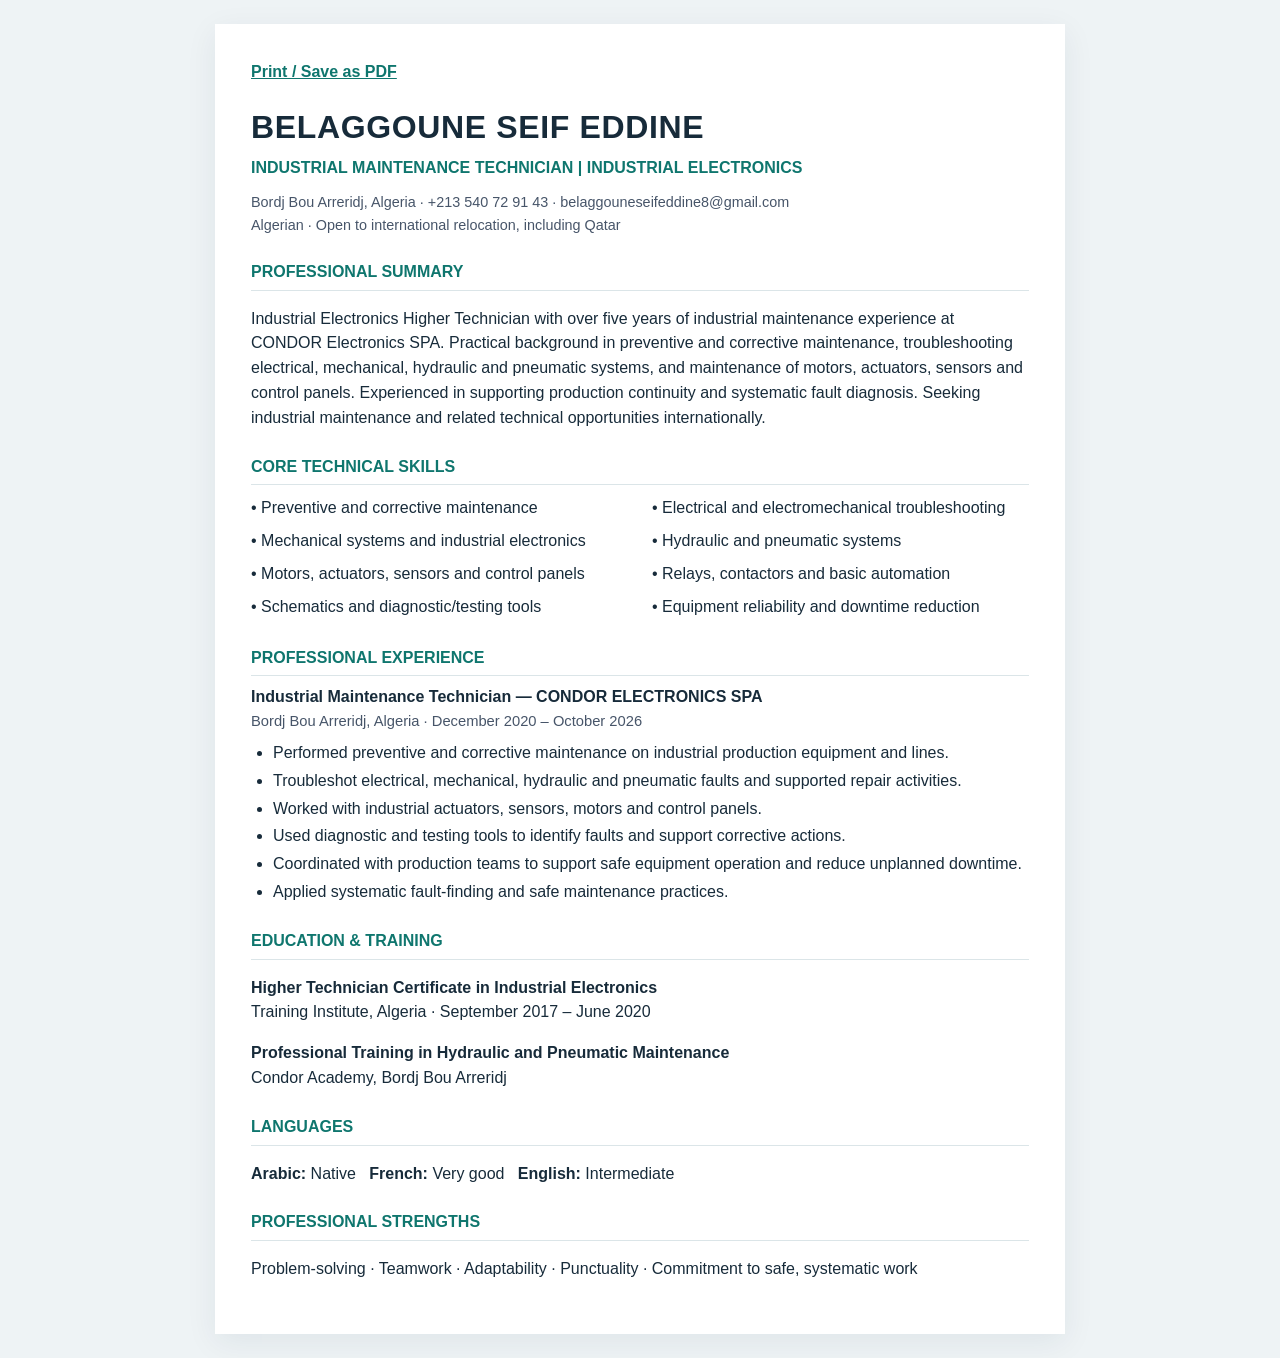
==== cv.html @ f22d4d28 "Add updated CV page" ====
<!doctype html>
<html lang="en">
<head>
<meta charset="utf-8">
<meta name="viewport" content="width=device-width, initial-scale=1">
<title>Seif Eddine Belaggoune — CV</title>
<style>
:root{color-scheme:light;--ink:#172b3a;--teal:#0f766e;--muted:#475569;--line:#dbe5e8}
*{box-sizing:border-box}body{margin:0;background:#eef3f5;color:var(--ink);font:16px/1.55 Arial,Helvetica,sans-serif}
main{max-width:850px;margin:24px auto;padding:36px;background:#fff;box-shadow:0 8px 30px #12304712}
h1{margin:0;font-size:2rem;letter-spacing:.02em}h2{font-size:1rem;color:var(--teal);text-transform:uppercase;border-bottom:1px solid var(--line);padding-bottom:5px;margin:24px 0 9px}
.role{font-weight:700;color:var(--teal);margin:4px 0 10px}.contact{font-size:.9rem;color:var(--muted)}.job{margin-bottom:8px}.job strong{display:block}.date{color:var(--muted);font-size:.92rem}ul{margin:7px 0;padding-left:22px}li{margin:3px 0}.skills{display:grid;grid-template-columns:1fr 1fr;gap:4px 24px}.skills p{margin:2px 0}.print{display:inline-block;margin-bottom:18px;color:var(--teal);font-weight:700}
@media(max-width:600px){main{margin:0;padding:22px}.skills{grid-template-columns:1fr}h1{font-size:1.6rem}}
@media print{body{background:white}main{margin:0;padding:0;box-shadow:none;max-width:none}.print{display:none}}
</style>
</head>
<body><main>
<a class="print" href="#" onclick="window.print();return false">Print / Save as PDF</a>
<header><h1>BELAGGOUNE SEIF EDDINE</h1><div class="role">INDUSTRIAL MAINTENANCE TECHNICIAN | INDUSTRIAL ELECTRONICS</div>
<div class="contact">Bordj Bou Arreridj, Algeria · +213 540 72 91 43 · belaggouneseifeddine8@gmail.com<br>Algerian · Open to international relocation, including Qatar</div></header>
<h2>Professional Summary</h2>
<p>Industrial Electronics Higher Technician with over five years of industrial maintenance experience at CONDOR Electronics SPA. Practical background in preventive and corrective maintenance, troubleshooting electrical, mechanical, hydraulic and pneumatic systems, and maintenance of motors, actuators, sensors and control panels. Experienced in supporting production continuity and systematic fault diagnosis. Seeking industrial maintenance and related technical opportunities internationally.</p>
<h2>Core Technical Skills</h2><div class="skills">
<p>• Preventive and corrective maintenance</p><p>• Electrical and electromechanical troubleshooting</p>
<p>• Mechanical systems and industrial electronics</p><p>• Hydraulic and pneumatic systems</p>
<p>• Motors, actuators, sensors and control panels</p><p>• Relays, contactors and basic automation</p>
<p>• Schematics and diagnostic/testing tools</p><p>• Equipment reliability and downtime reduction</p></div>
<h2>Professional Experience</h2><div class="job"><strong>Industrial Maintenance Technician — CONDOR ELECTRONICS SPA</strong><div class="date">Bordj Bou Arreridj, Algeria · December 2020 – October 2026</div></div>
<ul><li>Performed preventive and corrective maintenance on industrial production equipment and lines.</li><li>Troubleshot electrical, mechanical, hydraulic and pneumatic faults and supported repair activities.</li><li>Worked with industrial actuators, sensors, motors and control panels.</li><li>Used diagnostic and testing tools to identify faults and support corrective actions.</li><li>Coordinated with production teams to support safe equipment operation and reduce unplanned downtime.</li><li>Applied systematic fault-finding and safe maintenance practices.</li></ul>
<h2>Education &amp; Training</h2><p><strong>Higher Technician Certificate in Industrial Electronics</strong><br>Training Institute, Algeria · September 2017 – June 2020</p><p><strong>Professional Training in Hydraulic and Pneumatic Maintenance</strong><br>Condor Academy, Bordj Bou Arreridj</p>
<h2>Languages</h2><p><strong>Arabic:</strong> Native &nbsp; <strong>French:</strong> Very good &nbsp; <strong>English:</strong> Intermediate</p>
<h2>Professional Strengths</h2><p>Problem-solving · Teamwork · Adaptability · Punctuality · Commitment to safe, systematic work</p>
</main></body></html>
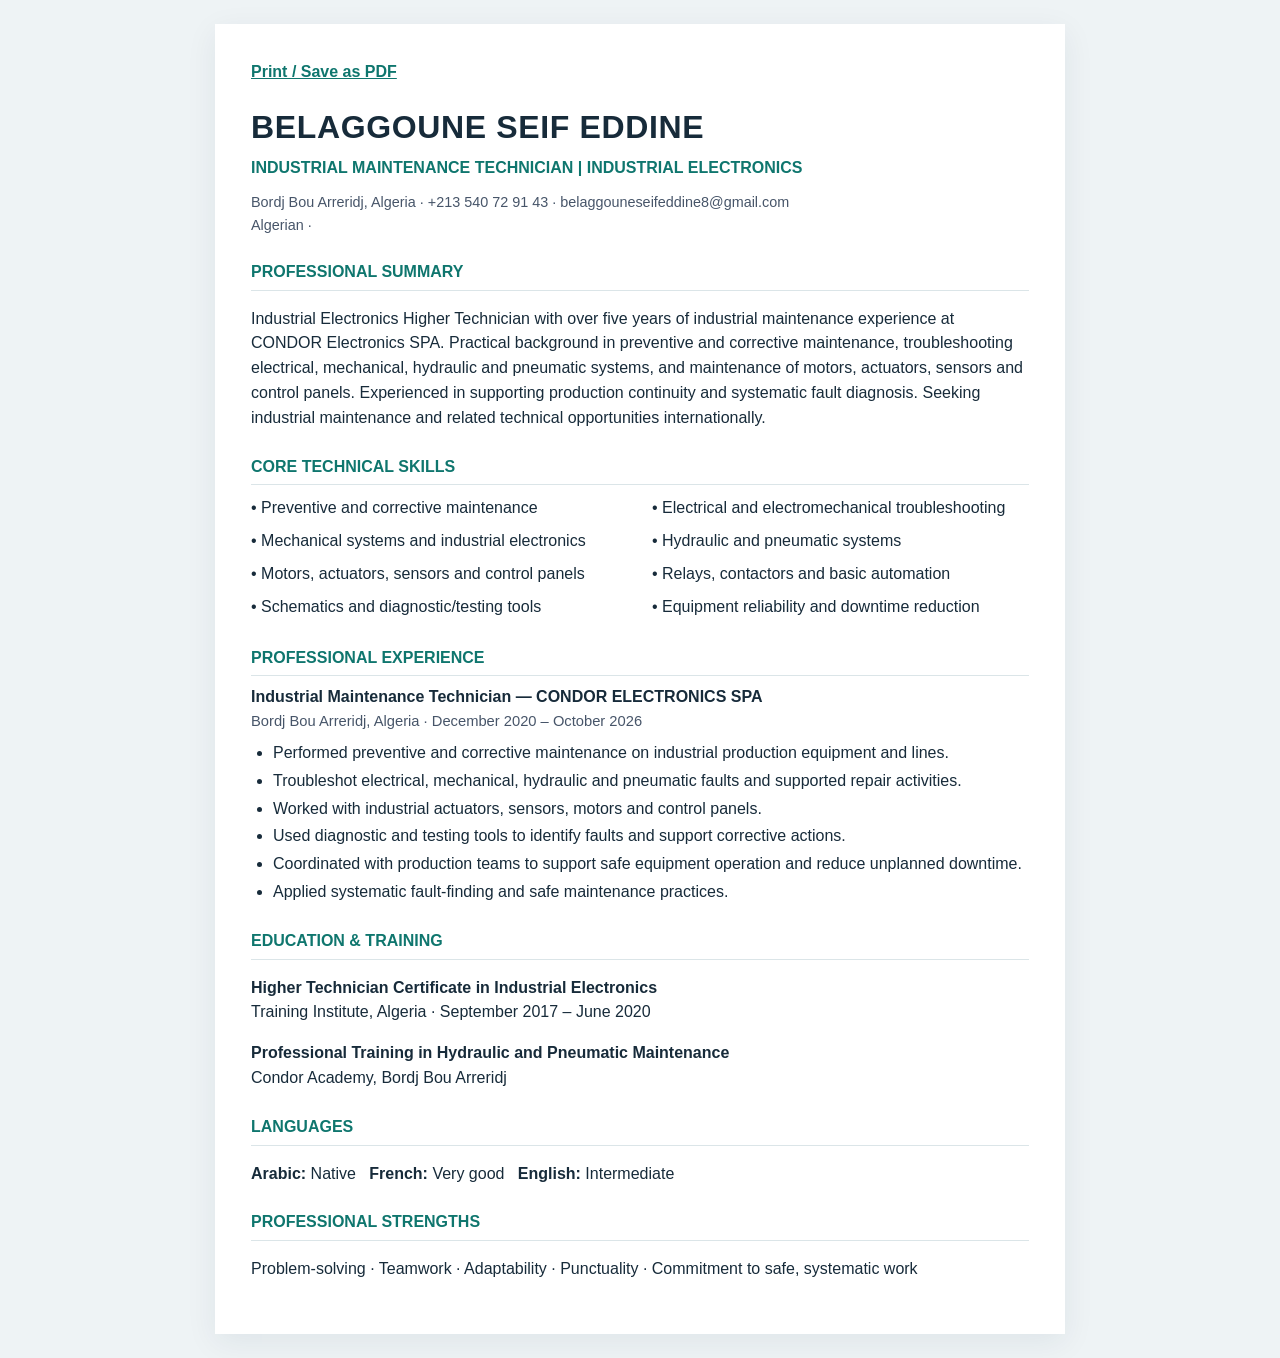
==== commit 1c38f39a: "Update cv.html" ====
--- a/cv.html
+++ b/cv.html
@@ -17,7 +17,7 @@
 <body><main>
 <a class="print" href="#" onclick="window.print();return false">Print / Save as PDF</a>
 <header><h1>BELAGGOUNE SEIF EDDINE</h1><div class="role">INDUSTRIAL MAINTENANCE TECHNICIAN | INDUSTRIAL ELECTRONICS</div>
-<div class="contact">Bordj Bou Arreridj, Algeria · +213 540 72 91 43 · belaggouneseifeddine8@gmail.com<br>Algerian · Open to international relocation, including Qatar</div></header>
+<div class="contact">Bordj Bou Arreridj, Algeria · +213 540 72 91 43 · belaggouneseifeddine8@gmail.com<br>Algerian ·</div></header>
 <h2>Professional Summary</h2>
 <p>Industrial Electronics Higher Technician with over five years of industrial maintenance experience at CONDOR Electronics SPA. Practical background in preventive and corrective maintenance, troubleshooting electrical, mechanical, hydraulic and pneumatic systems, and maintenance of motors, actuators, sensors and control panels. Experienced in supporting production continuity and systematic fault diagnosis. Seeking industrial maintenance and related technical opportunities internationally.</p>
 <h2>Core Technical Skills</h2><div class="skills">
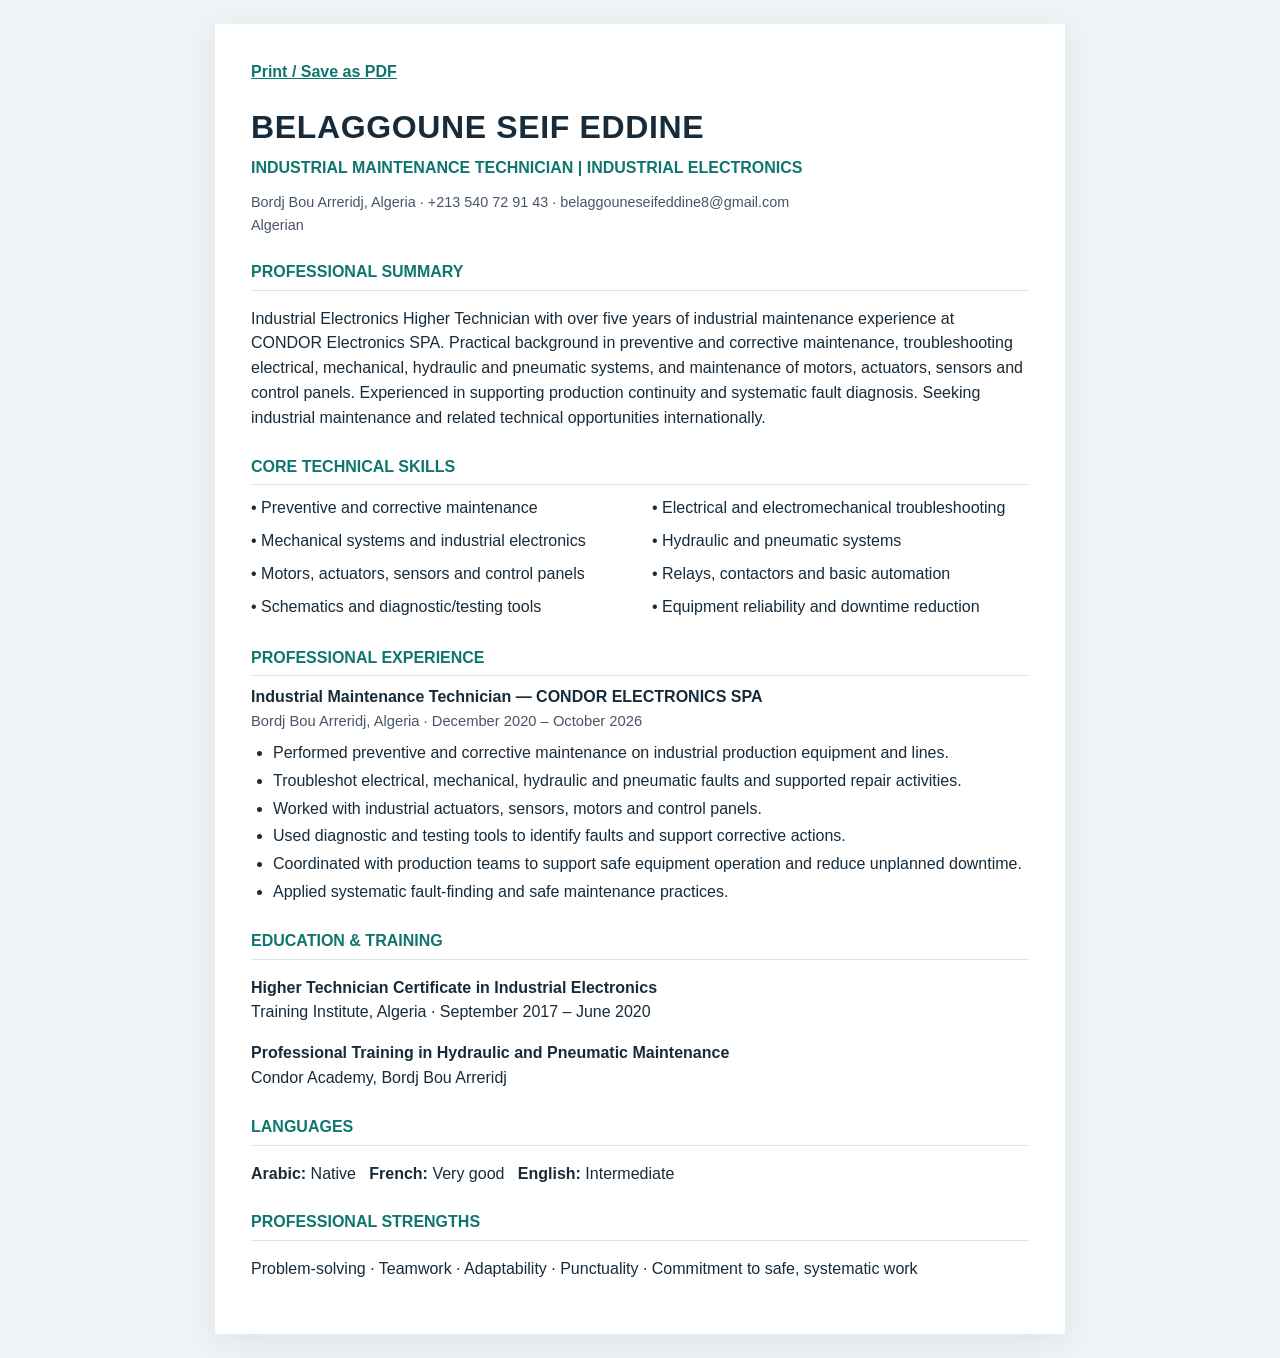
==== commit cac442c7: "Polish CV contact line" ====
--- a/cv.html
+++ b/cv.html
@@ -17,7 +17,7 @@
 <body><main>
 <a class="print" href="#" onclick="window.print();return false">Print / Save as PDF</a>
 <header><h1>BELAGGOUNE SEIF EDDINE</h1><div class="role">INDUSTRIAL MAINTENANCE TECHNICIAN | INDUSTRIAL ELECTRONICS</div>
-<div class="contact">Bordj Bou Arreridj, Algeria · +213 540 72 91 43 · belaggouneseifeddine8@gmail.com<br>Algerian ·</div></header>
+<div class="contact">Bordj Bou Arreridj, Algeria · +213 540 72 91 43 · belaggouneseifeddine8@gmail.com<br>Algerian</div></header>
 <h2>Professional Summary</h2>
 <p>Industrial Electronics Higher Technician with over five years of industrial maintenance experience at CONDOR Electronics SPA. Practical background in preventive and corrective maintenance, troubleshooting electrical, mechanical, hydraulic and pneumatic systems, and maintenance of motors, actuators, sensors and control panels. Experienced in supporting production continuity and systematic fault diagnosis. Seeking industrial maintenance and related technical opportunities internationally.</p>
 <h2>Core Technical Skills</h2><div class="skills">
